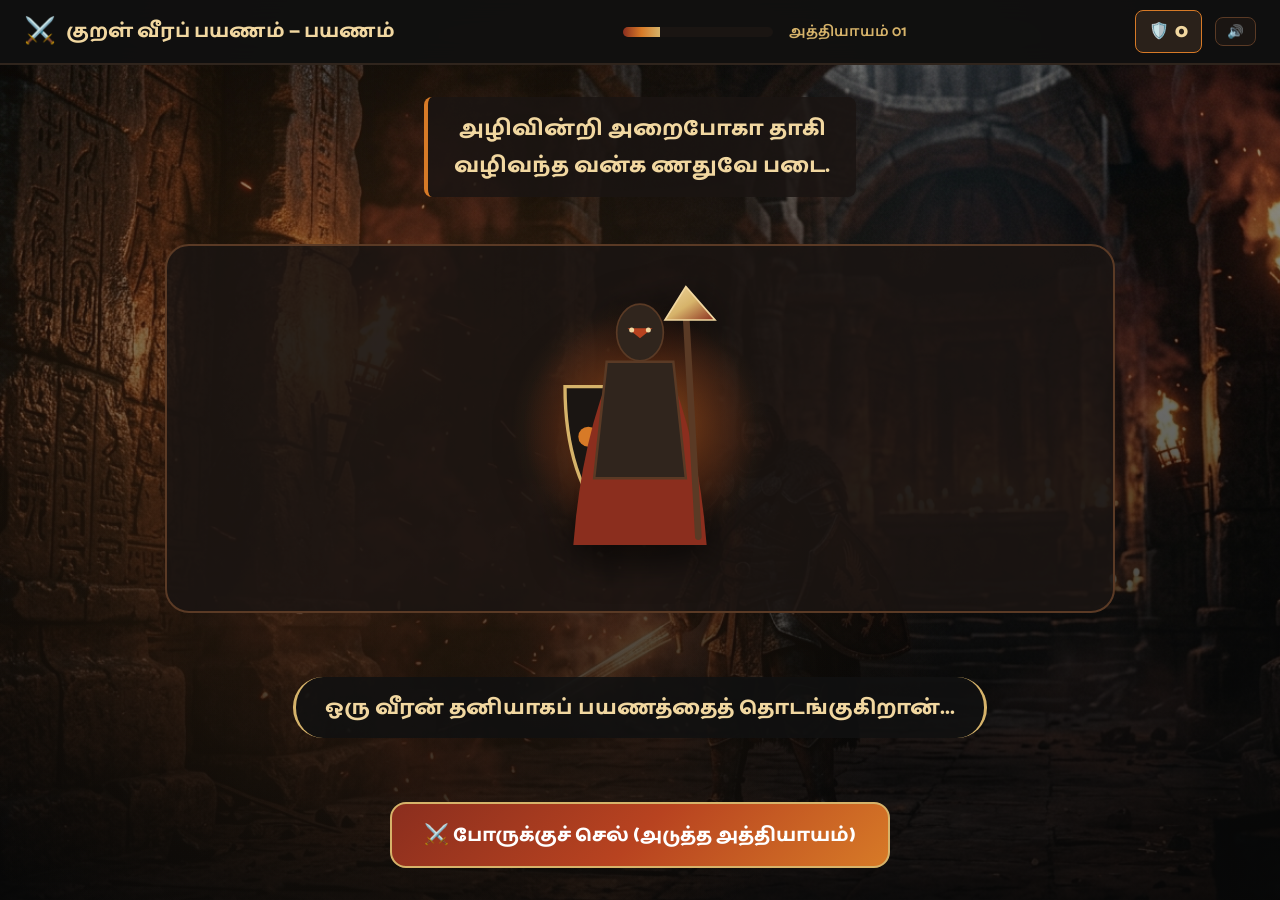
==== modules/01-journey/index.html @ 3984b83b "feat(architecture): implement 3-page modular architecture with strict module ownership and state con" ====
<!DOCTYPE html>
<html lang="ta">
<head>
  <meta charset="UTF-8">
  <meta name="viewport" content="width=device-width, initial-scale=1.0">
  <title>குறள் வீரப் பயணம் — அத்தியாயம் 1: பயணம்</title>

  <link rel="preconnect" href="https://fonts.googleapis.com">
  <link rel="preconnect" href="https://fonts.gstatic.com" crossorigin>
  <link href="https://fonts.googleapis.com/css2?family=Catamaran:wght@400;600;700;800;900&family=Mukta+Malar:wght@400;600;700;800&display=swap" rel="stylesheet">

  <link rel="stylesheet" href="style.css">
</head>
<body class="bg-temple">

  <!-- HTML5 Canvas for Embers -->
  <canvas id="particle-canvas"></canvas>

  <!-- Ambient Light Overlay -->
  <div class="light-overlay" id="light-overlay"></div>

  <!-- App Wrapper -->
  <div id="app-wrapper">

    <!-- Minimal Game HUD Header Bar -->
    <header class="game-header">
      <div class="header-left">
        <span class="game-logo-icon">⚔️</span>
        <span class="game-title-sm">குறள் வீரப் பயணம் — பயணம்</span>
      </div>

      <div class="header-center">
        <div class="stage-progress-container">
          <div class="stage-progress-bar" style="width: 25%;"></div>
        </div>
        <span class="level-badge">அத்தியாயம் 01</span>
      </div>

      <div class="header-right">
        <div class="score-card">
          <span class="score-icon">🛡️</span>
          <span class="score-value" id="score-display">0</span>
        </div>

        <button class="icon-btn sound-btn" id="sound-btn" aria-label="ஒலி மாற்று">
          <span id="sound-icon">🔊</span>
        </button>
      </div>
    </header>

    <main class="story-scroll-container">

      <!-- HERO / JOURNEY START SCENE -->
      <section class="story-scene-section">
        <div class="scene-environment-layer">
          <div class="bg-env-image"></div>
          <div class="distant-smoke-layer"></div>
        </div>

        <div class="scene-content-overlay">
          <div class="scene-kural-banner">
            <p class="kural-line">அழிவின்றி அறைபோகா தாகி</p>
            <p class="kural-line">வழிவந்த வன்க ணதுவே படை.</p>
          </div>

          <div class="battle-card-window">
            <div class="character-visual-container warrior-idle-pose">
              <div class="character-aura"></div>
              <svg viewBox="0 0 300 380" class="warrior-svg">
                <defs>
                  <radialGradient id="gradEmber" cx="50%" cy="50%" r="50%">
                    <stop offset="0%" stop-color="#D77A27" stop-opacity="0.8" />
                    <stop offset="100%" stop-color="#8B2E1E" stop-opacity="0" />
                  </radialGradient>
                  <linearGradient id="gradAxe" x1="0%" y1="0%" x2="100%" y2="100%">
                    <stop offset="0%" stop-color="#F1D7A0" />
                    <stop offset="50%" stop-color="#D6B36A" />
                    <stop offset="100%" stop-color="#8B2E1E" />
                  </linearGradient>
                </defs>
                <circle cx="150" cy="190" r="140" fill="url(#gradEmber)" />
                <path d="M 60 140 Q 60 250 115 310 Q 115 250 115 140 Z" fill="#1A1512" stroke="#D6B36A" stroke-width="4" />
                <circle cx="88" cy="200" r="12" fill="#D77A27" />
                <path d="M 120 110 Q 80 200 70 330 L 230 330 Q 220 200 180 110 Z" fill="#8B2E1E" />
                <path d="M 110 110 L 190 110 L 205 250 L 95 250 Z" fill="#30251D" stroke="#5A3A25" stroke-width="3" />
                <ellipse cx="150" cy="75" rx="28" ry="34" fill="#30251D" stroke="#5A3A25" stroke-width="2" />
                <path d="M 135 70 L 165 70 L 150 82 Z" fill="#B84320" />
                <circle cx="140" cy="72" r="3" fill="#F1D7A0" />
                <circle cx="160" cy="72" r="3" fill="#F1D7A0" />
                <g class="weapon-arm-group">
                  <path d="M 205 50 L 220 320" stroke="#5A3A25" stroke-width="8" stroke-linecap="round" />
                  <path d="M 205 20 L 240 60 L 180 60 Z" fill="url(#gradAxe)" stroke="#F1D7A0" stroke-width="2" />
                </g>
              </svg>
            </div>
          </div>

          <div class="cinematic-subtitle-box">
            <p class="subtitle-text">ஒரு வீரன் தனியாகப் பயணத்தைத் தொடங்குகிறான்...</p>
          </div>

          <div class="scene-action-bar">
            <button class="game-btn glow-red" id="start-journey-btn">
              ⚔️ போருக்குச் செல் (அடுத்த அத்தியாயம்)
            </button>
          </div>
        </div>
      </section>

    </main>

  </div>

  <script src="script.js"></script>
</body>
</html>
---- modules/01-journey/style.css ----
/* ==========================================================================
   MODULE 01 — JOURNEY STYLES
   ========================================================================== */

:root {
  --bg-dark: #080808;
  --bg-card: #111111;
  --bg-stone: #1A1512;
  --stone-border: #30251D;
  --brown-accent: #5A3A25;
  --red-deep: #8B2E1E;
  --red-bright: #B84320;
  --orange-ember: #D77A27;
  --gold-accent: #D6B36A;
  --gold-bright: #F1D7A0;
  --text-light: #F1D7A0;
  --font-family-ta: 'Catamaran', 'Mukta Malar', sans-serif;
  --header-height: 65px;
  --radius-md: 16px;
  --radius-lg: 24px;
}

*, *::before, *::after { box-sizing: border-box; margin: 0; padding: 0; }
html { overflow-x: hidden; overflow-y: auto; scroll-behavior: smooth; }
body { width: 100%; min-height: 100vh; background: var(--bg-dark); color: var(--text-light); font-family: var(--font-family-ta); }

#particle-canvas { position: fixed; top: 0; left: 0; width: 100vw; height: 100vh; pointer-events: none; z-index: 1; }
.light-overlay { position: fixed; top: 0; left: 0; width: 100vw; height: 100vh; background: radial-gradient(circle at 50% 30%, rgba(215, 122, 39, 0.15) 0%, rgba(8, 8, 8, 0.88) 75%); pointer-events: none; z-index: 2; }
#app-wrapper { position: relative; z-index: 3; width: 100%; min-height: 100vh; }

.game-header {
  height: var(--header-height);
  background: rgba(17, 17, 17, 0.92);
  backdrop-filter: blur(12px);
  border-bottom: 2px solid var(--stone-border);
  display: flex; align-items: center; justify-content: space-between;
  padding: 0 1.5rem; position: fixed; top: 0; left: 0; width: 100%; z-index: 100;
}
.header-left { display: flex; align-items: center; gap: 0.6rem; }
.game-logo-icon { font-size: 1.6rem; }
.game-title-sm { font-size: 1.25rem; font-weight: 800; color: var(--gold-bright); }
.header-center { display: flex; align-items: center; gap: 1rem; }
.stage-progress-container { width: 150px; height: 10px; background: var(--bg-stone); border-radius: 5px; overflow: hidden; }
.stage-progress-bar { height: 100%; background: linear-gradient(90deg, var(--red-deep), var(--orange-ember), var(--gold-accent)); }
.level-badge { font-size: 0.95rem; font-weight: 700; color: var(--gold-accent); }
.header-right { display: flex; align-items: center; gap: 0.8rem; }
.score-card { display: flex; align-items: center; gap: 0.4rem; background: rgba(48, 37, 29, 0.85); border: 1px solid var(--orange-ember); padding: 0.3rem 0.8rem; border-radius: 8px; }
.score-value { font-size: 1.2rem; font-weight: 900; color: var(--gold-bright); }
.icon-btn { background: var(--bg-stone); border: 1px solid var(--brown-accent); color: var(--gold-bright); padding: 0.35rem 0.7rem; border-radius: 8px; cursor: pointer; }

.story-scroll-container { width: 100%; padding-top: var(--header-height); }
.story-scene-section { min-height: calc(100vh - var(--header-height)); width: 100%; position: relative; display: flex; align-items: center; justify-content: center; overflow: hidden; padding: 2rem 1.5rem; }
.scene-environment-layer { position: absolute; top: 0; left: 0; width: 100%; height: 100%; z-index: 1; }
.bg-env-image { width: 100%; height: 100%; background-image: linear-gradient(180deg, rgba(8,8,8,0.4) 0%, rgba(8,8,8,0.9) 100%), url('../../assets/images/environments/temple_bg.jpg'); background-size: cover; }
.distant-smoke-layer { position: absolute; top: 0; left: 0; width: 100%; height: 100%; background: radial-gradient(circle at 30% 40%, rgba(215, 122, 39, 0.18) 0%, transparent 60%); }

.scene-content-overlay { position: relative; z-index: 10; width: 100%; max-width: 950px; display: flex; flex-direction: column; align-items: center; justify-content: space-between; min-height: calc(100vh - var(--header-height) - 4rem); }
.scene-kural-banner { background: rgba(26, 21, 18, 0.85); border-left: 4px solid var(--orange-ember); padding: 0.8rem 1.6rem; border-radius: 8px; text-align: center; }
.kural-line { font-size: 1.4rem; font-weight: 800; color: var(--gold-bright); }

.battle-card-window { width: 100%; background: rgba(26, 21, 18, 0.85); border: 2px solid var(--brown-accent); border-radius: var(--radius-lg); padding: 1.5rem; display: flex; flex-direction: column; align-items: center; }
.character-visual-container { position: relative; display: flex; flex-direction: column; align-items: center; justify-content: center; }
.character-aura { position: absolute; width: 260px; height: 260px; background: radial-gradient(circle, rgba(215, 122, 39, 0.35) 0%, transparent 70%); border-radius: 50%; }
.warrior-svg { width: 100%; max-width: 250px; height: auto; filter: drop-shadow(0 10px 20px rgba(0,0,0,0.8)); animation: warriorBreathing 4s ease-in-out infinite; }

@keyframes warriorBreathing { 0%, 100% { transform: translateY(0) scaleY(1); } 50% { transform: translateY(-7px) scaleY(1.02); } }

.cinematic-subtitle-box { background: rgba(17, 17, 17, 0.88); border-left: 3px solid var(--gold-accent); border-right: 3px solid var(--gold-accent); padding: 0.8rem 1.8rem; border-radius: 30px; text-align: center; margin: 1rem 0; }
.subtitle-text { font-size: 1.35rem; font-weight: 800; color: var(--gold-bright); }

.game-btn { background: linear-gradient(135deg, var(--red-deep) 0%, var(--red-bright) 50%, var(--orange-ember) 100%); color: #FFF; border: 2px solid var(--gold-accent); padding: 0.9rem 2rem; font-family: inherit; font-size: 1.25rem; font-weight: 800; border-radius: var(--radius-md); cursor: pointer; transition: transform 220ms ease; }
.game-btn:hover { transform: scale(1.03); border-color: var(--gold-bright); }
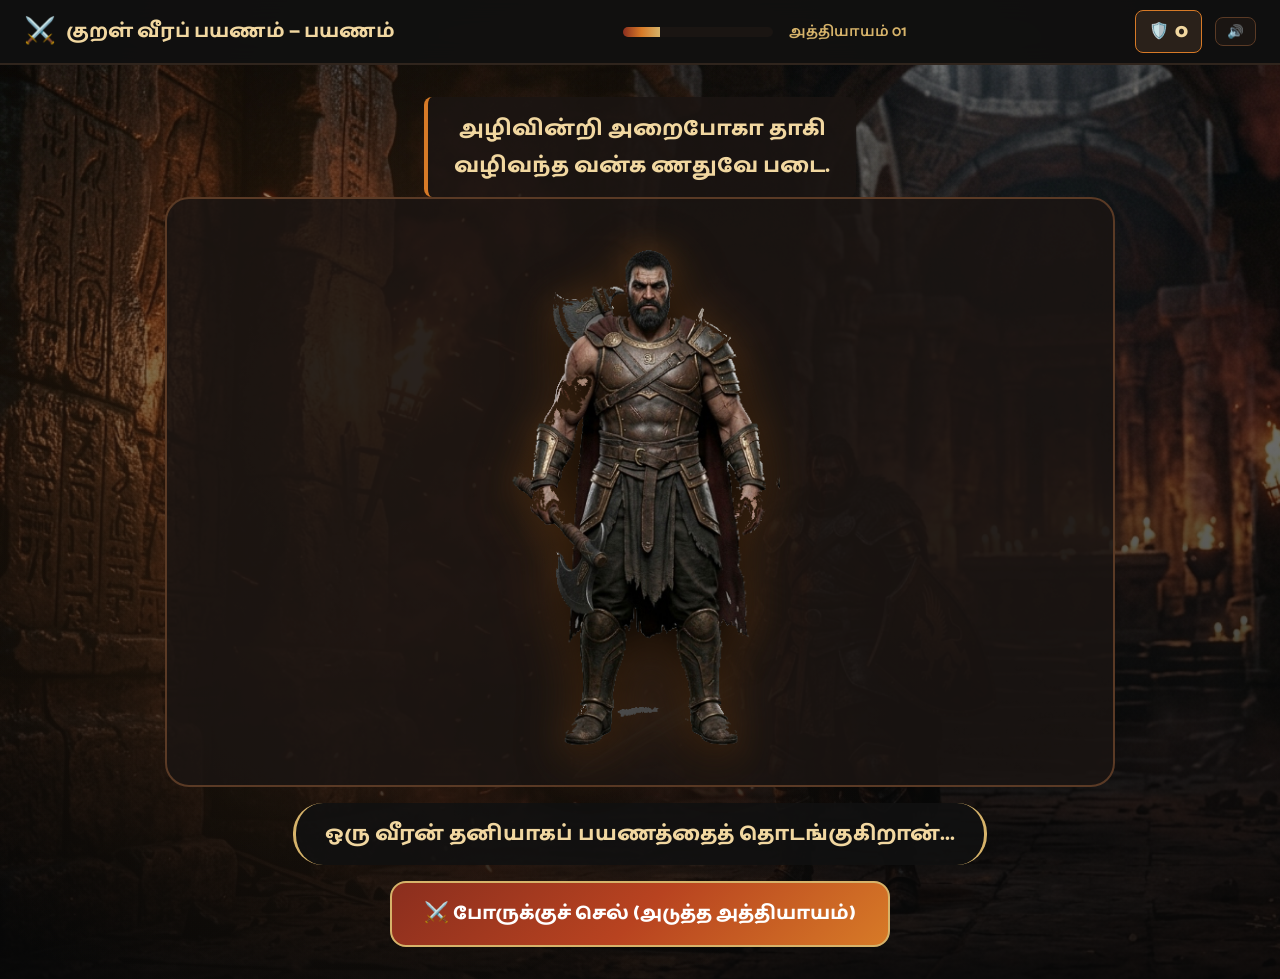
==== commit 5c2bdc85: "feat(assets): extract hero warrior poses, generate realistic enemy & weapon assets, update 3 modules" ====
--- a/modules/01-journey/index.html
+++ b/modules/01-journey/index.html
@@ -66,32 +66,7 @@
           <div class="battle-card-window">
             <div class="character-visual-container warrior-idle-pose">
               <div class="character-aura"></div>
-              <svg viewBox="0 0 300 380" class="warrior-svg">
-                <defs>
-                  <radialGradient id="gradEmber" cx="50%" cy="50%" r="50%">
-                    <stop offset="0%" stop-color="#D77A27" stop-opacity="0.8" />
-                    <stop offset="100%" stop-color="#8B2E1E" stop-opacity="0" />
-                  </radialGradient>
-                  <linearGradient id="gradAxe" x1="0%" y1="0%" x2="100%" y2="100%">
-                    <stop offset="0%" stop-color="#F1D7A0" />
-                    <stop offset="50%" stop-color="#D6B36A" />
-                    <stop offset="100%" stop-color="#8B2E1E" />
-                  </linearGradient>
-                </defs>
-                <circle cx="150" cy="190" r="140" fill="url(#gradEmber)" />
-                <path d="M 60 140 Q 60 250 115 310 Q 115 250 115 140 Z" fill="#1A1512" stroke="#D6B36A" stroke-width="4" />
-                <circle cx="88" cy="200" r="12" fill="#D77A27" />
-                <path d="M 120 110 Q 80 200 70 330 L 230 330 Q 220 200 180 110 Z" fill="#8B2E1E" />
-                <path d="M 110 110 L 190 110 L 205 250 L 95 250 Z" fill="#30251D" stroke="#5A3A25" stroke-width="3" />
-                <ellipse cx="150" cy="75" rx="28" ry="34" fill="#30251D" stroke="#5A3A25" stroke-width="2" />
-                <path d="M 135 70 L 165 70 L 150 82 Z" fill="#B84320" />
-                <circle cx="140" cy="72" r="3" fill="#F1D7A0" />
-                <circle cx="160" cy="72" r="3" fill="#F1D7A0" />
-                <g class="weapon-arm-group">
-                  <path d="M 205 50 L 220 320" stroke="#5A3A25" stroke-width="8" stroke-linecap="round" />
-                  <path d="M 205 20 L 240 60 L 180 60 Z" fill="url(#gradAxe)" stroke="#F1D7A0" stroke-width="2" />
-                </g>
-              </svg>
+              <img src="../../assets/images/characters/warrior_front.png" alt="வீரன்" class="warrior-render-img">
             </div>
           </div>
 
--- a/modules/01-journey/style.css
+++ b/modules/01-journey/style.css
@@ -61,6 +61,7 @@
 .battle-card-window { width: 100%; background: rgba(26, 21, 18, 0.85); border: 2px solid var(--brown-accent); border-radius: var(--radius-lg); padding: 1.5rem; display: flex; flex-direction: column; align-items: center; }
 .character-visual-container { position: relative; display: flex; flex-direction: column; align-items: center; justify-content: center; }
 .character-aura { position: absolute; width: 260px; height: 260px; background: radial-gradient(circle, rgba(215, 122, 39, 0.35) 0%, transparent 70%); border-radius: 50%; }
+.warrior-render-img { width: 100%; max-width: 280px; height: auto; object-fit: contain; filter: drop-shadow(0 12px 24px rgba(0,0,0,0.9)) drop-shadow(0 0 15px rgba(215, 122, 39, 0.4)); animation: warriorBreathing 4s ease-in-out infinite; }
 .warrior-svg { width: 100%; max-width: 250px; height: auto; filter: drop-shadow(0 10px 20px rgba(0,0,0,0.8)); animation: warriorBreathing 4s ease-in-out infinite; }
 
 @keyframes warriorBreathing { 0%, 100% { transform: translateY(0) scaleY(1); } 50% { transform: translateY(-7px) scaleY(1.02); } }
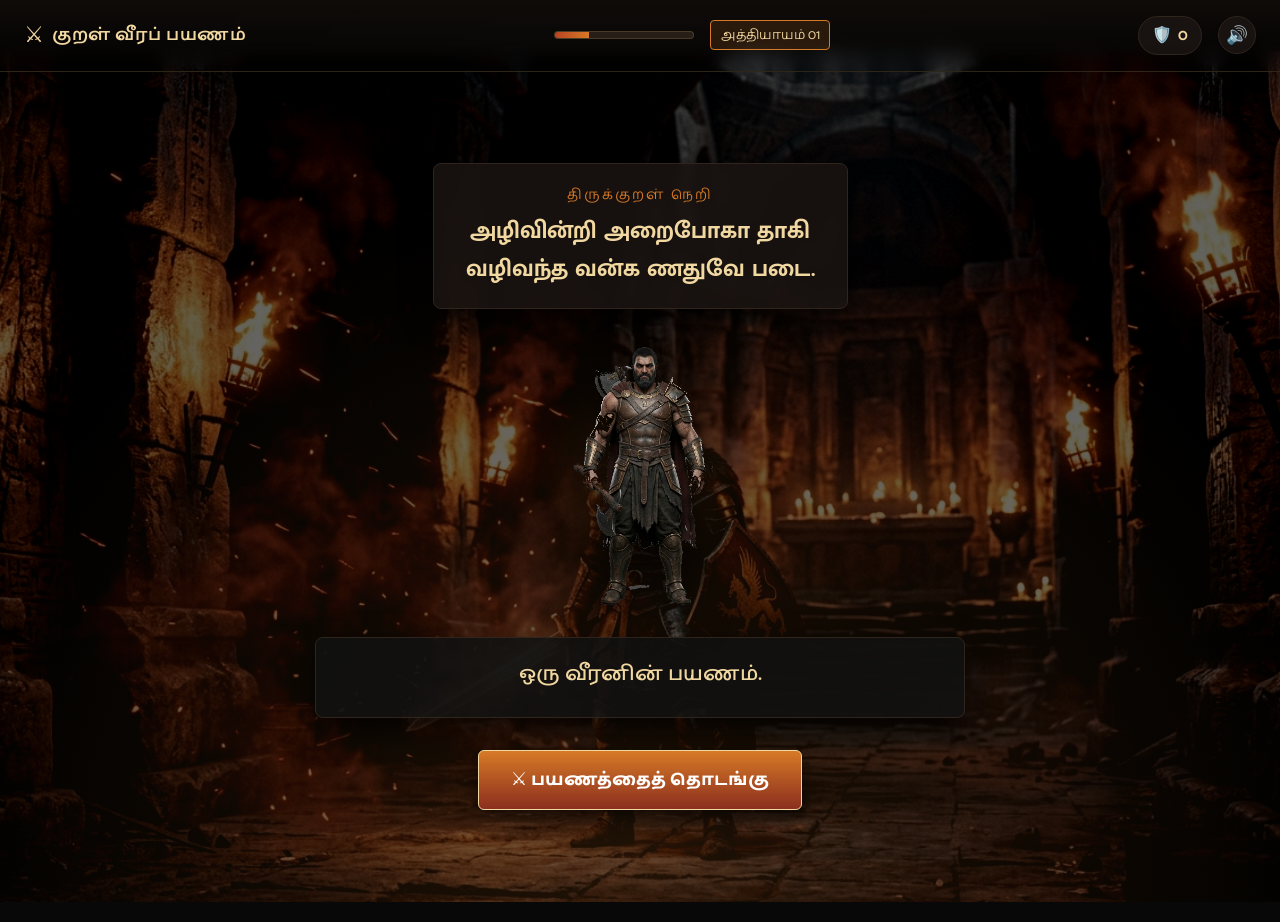
==== commit 2a1d564d: "feat(journey): implement 4 cinematic scenes, scene manager and sound engine" ====
--- a/modules/01-journey/index.html
+++ b/modules/01-journey/index.html
@@ -3,7 +3,7 @@
 <head>
   <meta charset="UTF-8">
   <meta name="viewport" content="width=device-width, initial-scale=1.0">
-  <title>குறள் வீரப் பயணம் — அத்தியாயம் 1: பயணம்</title>
+  <title>குறள் வீரப் பயணம் — அத்தியாயம் 01: பயணம்</title>
 
   <link rel="preconnect" href="https://fonts.googleapis.com">
   <link rel="preconnect" href="https://fonts.gstatic.com" crossorigin>
@@ -11,72 +11,165 @@
 
   <link rel="stylesheet" href="style.css">
 </head>
-<body class="bg-temple">
+<body class="bg-dark-world">
 
-  <!-- HTML5 Canvas for Embers -->
-  <canvas id="particle-canvas"></canvas>
+  <!-- Canvas for Fire Embers & Particle Fog -->
+  <canvas id="particle-canvas" aria-hidden="true"></canvas>
 
-  <!-- Ambient Light Overlay -->
-  <div class="light-overlay" id="light-overlay"></div>
+  <!-- Ambient Light Vignette & Overlay -->
+  <div class="cinematic-vignette" id="vignette-overlay"></div>
 
-  <!-- App Wrapper -->
   <div id="app-wrapper">
 
-    <!-- Minimal Game HUD Header Bar -->
-    <header class="game-header">
-      <div class="header-left">
-        <span class="game-logo-icon">⚔️</span>
-        <span class="game-title-sm">குறள் வீரப் பயணம் — பயணம்</span>
+    <!-- HUD Header -->
+    <header class="game-hud-header">
+      <div class="hud-left">
+        <span class="hud-icon">⚔️</span>
+        <span class="hud-title">குறள் வீரப் பயணம்</span>
       </div>
 
-      <div class="header-center">
-        <div class="stage-progress-container">
-          <div class="stage-progress-bar" style="width: 25%;"></div>
+      <div class="hud-center">
+        <div class="progress-track">
+          <div class="progress-fill" id="hud-progress-bar" style="width: 25%;"></div>
         </div>
-        <span class="level-badge">அத்தியாயம் 01</span>
+        <span class="chapter-badge">அத்தியாயம் 01</span>
       </div>
 
-      <div class="header-right">
-        <div class="score-card">
+      <div class="hud-right">
+        <div class="score-pill">
           <span class="score-icon">🛡️</span>
-          <span class="score-value" id="score-display">0</span>
+          <span class="score-val" id="score-display">0</span>
         </div>
 
-        <button class="icon-btn sound-btn" id="sound-btn" aria-label="ஒலி மாற்று">
+        <button class="hud-icon-btn" id="sound-btn" aria-label="ஒலி அமைப்புகள்">
           <span id="sound-icon">🔊</span>
         </button>
       </div>
     </header>
 
-    <main class="story-scroll-container">
+    <!-- MAIN SCENE CONTAINER -->
+    <main class="viewport-stage" id="viewport-stage">
 
-      <!-- HERO / JOURNEY START SCENE -->
-      <section class="story-scene-section">
-        <div class="scene-environment-layer">
-          <div class="bg-env-image"></div>
-          <div class="distant-smoke-layer"></div>
-        </div>
+      <!-- SCENE 01: WORLD AWAKENING -->
+      <section class="game-scene active-scene" id="scene-01" aria-label="உலக விழிப்பு">
+        <div class="parallax-bg-layer bg-temple-img" id="scene1-bg"></div>
+        <div class="parallax-mid-layer smoke-mist-layer"></div>
 
-        <div class="scene-content-overlay">
-          <div class="scene-kural-banner">
-            <p class="kural-line">அழிவின்றி அறைபோகா தாகி</p>
-            <p class="kural-line">வழிவந்த வன்க ணதுவே படை.</p>
+        <div class="scene-cinematic-content">
+          <div class="kural-header-badge">
+            <p class="kural-sub-title">திருக்குறள் நெறி</p>
+            <h1 class="kural-main-heading">அழிவின்றி அறைபோகா தாகி<br>வழிவந்த வன்க ணதுவே படை.</h1>
           </div>
 
-          <div class="battle-card-window">
-            <div class="character-visual-container warrior-idle-pose">
-              <div class="character-aura"></div>
-              <img src="../../assets/images/characters/warrior_front.png" alt="வீரன்" class="warrior-render-img">
+          <div class="stage-hero-container zoom-in-hero">
+            <div class="hero-aura-glow"></div>
+            <img src="../../assets/images/characters/warrior_front.png" 
+                 alt="வீரன்" 
+                 class="warrior-render-img" 
+                 id="scene1-warrior-img"
+                 onerror="this.onerror=null; this.src='data:image/svg+xml;utf8,<svg xmlns=\'http://www.w3.org/2000/svg\' viewBox=\'0 0 200 300\'><path d=\'M100 20 L130 80 L160 120 L150 280 L50 280 L40 120 L70 80 Z\' fill=\'%23D77A27\' opacity=\'0.8\'/><circle cx=\'100\' cy=\'50\' r=\'25\' fill=\'%23F1D7A0\'/><rect x=\'85\' y=\'100\' width=\'30\' height=\'150\' fill=\'%23B84320\'/></svg>';">
+          </div>
+
+          <div class="cinematic-dialogue-card">
+            <p class="dialogue-line" id="scene1-text-1">ஒரு வீரனின் பயணம்.</p>
+            <p class="dialogue-line gold-text hidden" id="scene1-text-2">ஒரு குறளின் உண்மை.</p>
+          </div>
+
+          <div class="scene-interactive-actions">
+            <button class="action-game-btn glow-ember" id="btn-scene1-start">
+              ⚔️ பயணத்தைத் தொடங்கு
+            </button>
+          </div>
+        </div>
+      </section>
+
+      <!-- SCENE 02: SOLITUDE (தனியாக) -->
+      <section class="game-scene hidden-scene" id="scene-02" aria-label="தனியாக">
+        <div class="parallax-bg-layer bg-mountain-img" id="scene2-bg"></div>
+        <div class="parallax-mid-layer fog-moving-layer"></div>
+
+        <div class="scene-cinematic-content">
+          <div class="stage-hero-container walk-hero-pose">
+            <img src="../../assets/images/characters/warrior_side.png" 
+                 alt="நடக்கும் வீரன்" 
+                 class="warrior-render-img" 
+                 id="scene2-warrior-img"
+                 onerror="this.onerror=null; this.src='../../assets/images/characters/warrior_front.png';">
+          </div>
+
+          <div class="cinematic-dialogue-card">
+            <h2 class="scene-heading-title">தனியாகப் பயணம் தொடங்குகிறது.</h2>
+            <p class="subtitle-desc">எதிர்காலச் சவால்களை நோக்கி வீரன் மலையிடுக்கில் முன்னேறுகிறான்...</p>
+          </div>
+
+          <div class="scene-interactive-actions">
+            <button class="action-game-btn glow-ember" id="btn-scene2-advance">
+              ⚔️ முன்னேறு
+            </button>
+          </div>
+        </div>
+      </section>
+
+      <!-- SCENE 03: FIRST CHALLENGE (முதல் சவால்) -->
+      <section class="game-scene hidden-scene" id="scene-03" aria-label="முதல் சவால்">
+        <div class="parallax-bg-layer bg-battlefield-img" id="scene3-bg"></div>
+        <div class="parallax-mid-layer fire-smoke-layer"></div>
+
+        <div class="scene-cinematic-content">
+          <div class="combat-duo-container">
+            <div class="warrior-combat-box" id="scene3-warrior-box">
+              <img src="../../assets/images/characters/warrior_battle.png" 
+                   alt="வீரன்" 
+                   class="warrior-render-img"
+                   onerror="this.onerror=null; this.src='../../assets/images/characters/warrior_front.png';">
+            </div>
+            
+            <div class="vs-divider-icon">⚔️</div>
+
+            <div class="enemy-combat-box" id="scene3-enemy-box">
+              <img src="../../assets/images/enemies/enemy_warrior.png" 
+                   alt="எதிரி வீரன்" 
+                   class="enemy-render-img"
+                   onerror="this.onerror=null; this.src='data:image/svg+xml;utf8,<svg xmlns=\'http://www.w3.org/2000/svg\' viewBox=\'0 0 200 300\'><path d=\'M100 30 L140 90 L160 280 L40 280 L60 90 Z\' fill=\'%23B84320\'/><circle cx=\'100\' cy=\'55\' r=\'25\' fill=\'%235A3A25\'/></svg>';">
             </div>
           </div>
 
-          <div class="cinematic-subtitle-box">
-            <p class="subtitle-text">ஒரு வீரன் தனியாகப் பயணத்தைத் தொடங்குகிறான்...</p>
+          <div class="cinematic-dialogue-card">
+            <h2 class="scene-heading-title">முதல் சவால்.</h2>
+            <p class="subtitle-desc" id="scene3-sub-text">முன்னால் எதிரி நிற்கிறான். பின்வாங்குவாயா?</p>
           </div>
 
-          <div class="scene-action-bar">
-            <button class="game-btn glow-red" id="start-journey-btn">
-              ⚔️ போருக்குச் செல் (அடுத்த அத்தியாயம்)
+          <div class="scene-interactive-actions dual-choice">
+            <button class="action-game-btn glow-red" id="btn-scene3-fight">
+              ⚔️ முன்னேறு
+            </button>
+            <button class="action-game-btn btn-secondary" id="btn-scene3-retreat">
+              ↩️ பின்வாங்கு
+            </button>
+          </div>
+        </div>
+      </section>
+
+      <!-- SCENE 04: FIRST COMBAT SETUP (போர் தொடக்கம்) -->
+      <section class="game-scene hidden-scene" id="scene-04" aria-label="போர் தொடக்கம்">
+        <div class="parallax-bg-layer bg-battlefield-img" id="scene4-bg"></div>
+        <div class="impact-flash-layer" id="impact-flash"></div>
+
+        <div class="scene-cinematic-content">
+          <div class="combat-clash-container" id="clash-container">
+            <img src="../../assets/images/characters/warrior_battle.png" alt="வீரன்" class="warrior-render-img clash-warrior" id="scene4-hero">
+            <div class="clash-spark-effect" id="clash-spark">💥</div>
+            <img src="../../assets/images/enemies/enemy_warrior.png" alt="எதிரி" class="enemy-render-img clash-enemy" id="scene4-enemy">
+          </div>
+
+          <div class="cinematic-dialogue-card">
+            <h2 class="scene-heading-title gold-glow-title" id="scene4-status-title">போர் தொடங்கியது!</h2>
+            <p class="subtitle-desc">அடுத்த அத்தியாயத்தில் பெரும் போர் காத்துள்ளது!</p>
+          </div>
+
+          <div class="scene-interactive-actions">
+            <button class="action-game-btn glow-ember pulse-btn" id="btn-scene4-enter-battle">
+              ⚔️ போர்க்களத்திற்குச் செல் (அத்தியாயம் 02)
             </button>
           </div>
         </div>
@@ -88,4 +181,4 @@
 
   <script src="script.js"></script>
 </body>
-</html>
+</html>
--- a/modules/01-journey/style.css
+++ b/modules/01-journey/style.css
@@ -1,5 +1,6 @@
 /* ==========================================================================
    MODULE 01 — JOURNEY STYLES
+   Design System: Dark Ancient Mythological AAA Game Atmosphere
    ========================================================================== */
 
 :root {
@@ -14,60 +15,488 @@
   --gold-accent: #D6B36A;
   --gold-bright: #F1D7A0;
   --text-light: #F1D7A0;
-  --font-family-ta: 'Catamaran', 'Mukta Malar', sans-serif;
-  --header-height: 65px;
-  --radius-md: 16px;
-  --radius-lg: 24px;
-}
-
-*, *::before, *::after { box-sizing: border-box; margin: 0; padding: 0; }
-html { overflow-x: hidden; overflow-y: auto; scroll-behavior: smooth; }
-body { width: 100%; min-height: 100vh; background: var(--bg-dark); color: var(--text-light); font-family: var(--font-family-ta); }
-
-#particle-canvas { position: fixed; top: 0; left: 0; width: 100vw; height: 100vh; pointer-events: none; z-index: 1; }
-.light-overlay { position: fixed; top: 0; left: 0; width: 100vw; height: 100vh; background: radial-gradient(circle at 50% 30%, rgba(215, 122, 39, 0.15) 0%, rgba(8, 8, 8, 0.88) 75%); pointer-events: none; z-index: 2; }
-#app-wrapper { position: relative; z-index: 3; width: 100%; min-height: 100vh; }
-
-.game-header {
-  height: var(--header-height);
-  background: rgba(17, 17, 17, 0.92);
-  backdrop-filter: blur(12px);
-  border-bottom: 2px solid var(--stone-border);
-  display: flex; align-items: center; justify-content: space-between;
-  padding: 0 1.5rem; position: fixed; top: 0; left: 0; width: 100%; z-index: 100;
-}
-.header-left { display: flex; align-items: center; gap: 0.6rem; }
-.game-logo-icon { font-size: 1.6rem; }
-.game-title-sm { font-size: 1.25rem; font-weight: 800; color: var(--gold-bright); }
-.header-center { display: flex; align-items: center; gap: 1rem; }
-.stage-progress-container { width: 150px; height: 10px; background: var(--bg-stone); border-radius: 5px; overflow: hidden; }
-.stage-progress-bar { height: 100%; background: linear-gradient(90deg, var(--red-deep), var(--orange-ember), var(--gold-accent)); }
-.level-badge { font-size: 0.95rem; font-weight: 700; color: var(--gold-accent); }
-.header-right { display: flex; align-items: center; gap: 0.8rem; }
-.score-card { display: flex; align-items: center; gap: 0.4rem; background: rgba(48, 37, 29, 0.85); border: 1px solid var(--orange-ember); padding: 0.3rem 0.8rem; border-radius: 8px; }
-.score-value { font-size: 1.2rem; font-weight: 900; color: var(--gold-bright); }
-.icon-btn { background: var(--bg-stone); border: 1px solid var(--brown-accent); color: var(--gold-bright); padding: 0.35rem 0.7rem; border-radius: 8px; cursor: pointer; }
-
-.story-scroll-container { width: 100%; padding-top: var(--header-height); }
-.story-scene-section { min-height: calc(100vh - var(--header-height)); width: 100%; position: relative; display: flex; align-items: center; justify-content: center; overflow: hidden; padding: 2rem 1.5rem; }
-.scene-environment-layer { position: absolute; top: 0; left: 0; width: 100%; height: 100%; z-index: 1; }
-.bg-env-image { width: 100%; height: 100%; background-image: linear-gradient(180deg, rgba(8,8,8,0.4) 0%, rgba(8,8,8,0.9) 100%), url('../../assets/images/environments/temple_bg.jpg'); background-size: cover; }
-.distant-smoke-layer { position: absolute; top: 0; left: 0; width: 100%; height: 100%; background: radial-gradient(circle at 30% 40%, rgba(215, 122, 39, 0.18) 0%, transparent 60%); }
-
-.scene-content-overlay { position: relative; z-index: 10; width: 100%; max-width: 950px; display: flex; flex-direction: column; align-items: center; justify-content: space-between; min-height: calc(100vh - var(--header-height) - 4rem); }
-.scene-kural-banner { background: rgba(26, 21, 18, 0.85); border-left: 4px solid var(--orange-ember); padding: 0.8rem 1.6rem; border-radius: 8px; text-align: center; }
-.kural-line { font-size: 1.4rem; font-weight: 800; color: var(--gold-bright); }
-
-.battle-card-window { width: 100%; background: rgba(26, 21, 18, 0.85); border: 2px solid var(--brown-accent); border-radius: var(--radius-lg); padding: 1.5rem; display: flex; flex-direction: column; align-items: center; }
-.character-visual-container { position: relative; display: flex; flex-direction: column; align-items: center; justify-content: center; }
-.character-aura { position: absolute; width: 260px; height: 260px; background: radial-gradient(circle, rgba(215, 122, 39, 0.35) 0%, transparent 70%); border-radius: 50%; }
-.warrior-render-img { width: 100%; max-width: 280px; height: auto; object-fit: contain; filter: drop-shadow(0 12px 24px rgba(0,0,0,0.9)) drop-shadow(0 0 15px rgba(215, 122, 39, 0.4)); animation: warriorBreathing 4s ease-in-out infinite; }
-.warrior-svg { width: 100%; max-width: 250px; height: auto; filter: drop-shadow(0 10px 20px rgba(0,0,0,0.8)); animation: warriorBreathing 4s ease-in-out infinite; }
-
-@keyframes warriorBreathing { 0%, 100% { transform: translateY(0) scaleY(1); } 50% { transform: translateY(-7px) scaleY(1.02); } }
-
-.cinematic-subtitle-box { background: rgba(17, 17, 17, 0.88); border-left: 3px solid var(--gold-accent); border-right: 3px solid var(--gold-accent); padding: 0.8rem 1.8rem; border-radius: 30px; text-align: center; margin: 1rem 0; }
-.subtitle-text { font-size: 1.35rem; font-weight: 800; color: var(--gold-bright); }
-
-.game-btn { background: linear-gradient(135deg, var(--red-deep) 0%, var(--red-bright) 50%, var(--orange-ember) 100%); color: #FFF; border: 2px solid var(--gold-accent); padding: 0.9rem 2rem; font-family: inherit; font-size: 1.25rem; font-weight: 800; border-radius: var(--radius-md); cursor: pointer; transition: transform 220ms ease; }
-.game-btn:hover { transform: scale(1.03); border-color: var(--gold-bright); }
+  --text-muted: #D6B36A;
+  --text-white: #FFFFFF;
+
+  --font-main: 'Catamaran', 'Mukta Malar', system-ui, sans-serif;
+  --font-heading: 'Mukta Malar', 'Catamaran', system-ui, sans-serif;
+}
+
+* {
+  box-sizing: border-box;
+  margin: 0;
+  padding: 0;
+  -webkit-tap-highlight-color: transparent;
+}
+
+html, body {
+  width: 100%;
+  min-height: 100svh;
+  background-color: var(--bg-dark);
+  color: var(--text-light);
+  font-family: var(--font-main);
+  overflow-x: hidden;
+  overflow-y: auto;
+}
+
+/* Canvas & Overlays */
+#particle-canvas {
+  position: fixed;
+  top: 0;
+  left: 0;
+  width: 100%;
+  height: 100%;
+  pointer-events: none;
+  z-index: 2;
+}
+
+.cinematic-vignette {
+  position: fixed;
+  top: 0;
+  left: 0;
+  width: 100%;
+  height: 100%;
+  pointer-events: none;
+  background: radial-gradient(circle at center, transparent 40%, rgba(0,0,0,0.85) 100%);
+  z-index: 3;
+}
+
+#app-wrapper {
+  position: relative;
+  width: 100%;
+  min-height: 100svh;
+  display: flex;
+  flex-direction: column;
+  z-index: 4;
+}
+
+/* HUD Header */
+.game-hud-header {
+  display: flex;
+  align-items: center;
+  justify-content: space-between;
+  padding: 1rem 1.5rem;
+  background: linear-gradient(180deg, rgba(16,12,10,0.95) 0%, rgba(8,8,8,0) 100%);
+  border-bottom: 1px solid rgba(214,179,106,0.15);
+  backdrop-filter: blur(8px);
+  position: sticky;
+  top: 0;
+  z-index: 10;
+}
+
+.hud-left {
+  display: flex;
+  align-items: center;
+  gap: 0.5rem;
+}
+
+.hud-icon {
+  font-size: 1.4rem;
+}
+
+.hud-title {
+  font-size: 1.1rem;
+  font-weight: 700;
+  color: var(--gold-bright);
+  letter-spacing: 0.5px;
+}
+
+.hud-center {
+  display: flex;
+  align-items: center;
+  gap: 1rem;
+}
+
+.progress-track {
+  width: 140px;
+  height: 8px;
+  background: rgba(48,37,29,0.8);
+  border-radius: 4px;
+  overflow: hidden;
+  border: 1px solid rgba(214,179,106,0.2);
+}
+
+.progress-fill {
+  height: 100%;
+  background: linear-gradient(90deg, var(--red-bright), var(--orange-ember));
+  transition: width 400ms ease;
+}
+
+.chapter-badge {
+  font-size: 0.85rem;
+  background: rgba(215,122,39,0.15);
+  border: 1px solid var(--orange-ember);
+  color: var(--gold-bright);
+  padding: 0.2rem 0.6rem;
+  border-radius: 4px;
+}
+
+.hud-right {
+  display: flex;
+  align-items: center;
+  gap: 1rem;
+}
+
+.score-pill {
+  display: flex;
+  align-items: center;
+  gap: 0.4rem;
+  background: rgba(26,21,18,0.9);
+  border: 1px solid var(--stone-border);
+  padding: 0.3rem 0.8rem;
+  border-radius: 20px;
+  font-weight: 700;
+  color: var(--gold-bright);
+}
+
+.hud-icon-btn {
+  background: rgba(26,21,18,0.9);
+  border: 1px solid var(--stone-border);
+  color: var(--gold-bright);
+  width: 38px;
+  height: 38px;
+  border-radius: 50%;
+  cursor: pointer;
+  display: flex;
+  align-items: center;
+  justify-content: center;
+  font-size: 1.1rem;
+  transition: transform 180ms ease, background-color 180ms ease;
+}
+
+.hud-icon-btn:hover {
+  transform: scale(1.05);
+  background: var(--brown-accent);
+}
+
+/* Viewport & Scene System */
+.viewport-stage {
+  flex: 1;
+  position: relative;
+  width: 100%;
+  min-height: calc(100svh - 70px);
+  display: flex;
+  align-items: center;
+  justify-content: center;
+}
+
+.game-scene {
+  position: absolute;
+  top: 0;
+  left: 0;
+  width: 100%;
+  height: 100%;
+  display: flex;
+  flex-direction: column;
+  align-items: center;
+  justify-content: center;
+  padding: 2rem 1.5rem;
+  opacity: 0;
+  visibility: hidden;
+  transition: opacity 600ms ease, visibility 600ms ease;
+}
+
+.game-scene.active-scene {
+  opacity: 1;
+  visibility: visible;
+}
+
+.parallax-bg-layer {
+  position: absolute;
+  top: 0;
+  left: 0;
+  width: 100%;
+  height: 100%;
+  background-size: cover;
+  background-position: center;
+  z-index: 1;
+  filter: brightness(0.4) contrast(1.1);
+  transform: scale(1.05);
+  transition: transform 10s ease-out;
+}
+
+.bg-temple-img { background-image: url('../../assets/images/temple_bg.jpg'); }
+.bg-mountain-img { background-image: url('../../assets/images/mountain_snow_bg.jpg'); }
+.bg-battlefield-img { background-image: url('../../assets/images/battlefield_bg.jpg'); }
+
+.parallax-mid-layer {
+  position: absolute;
+  top: 0;
+  left: 0;
+  width: 100%;
+  height: 100%;
+  z-index: 2;
+  pointer-events: none;
+}
+
+.smoke-mist-layer {
+  background: radial-gradient(circle at bottom, rgba(215,122,39,0.15) 0%, transparent 70%);
+  animation: pulseMist 6s ease-in-out infinite alternate;
+}
+
+@keyframes pulseMist {
+  0% { opacity: 0.3; transform: scale(1); }
+  100% { opacity: 0.7; transform: scale(1.08); }
+}
+
+/* Scene Cinematic Overlay Content */
+.scene-cinematic-content {
+  position: relative;
+  z-index: 5;
+  width: 100%;
+  max-width: 900px;
+  display: flex;
+  flex-direction: column;
+  align-items: center;
+  text-align: center;
+  gap: 1.5rem;
+}
+
+.kural-header-badge {
+  background: rgba(26,21,18,0.85);
+  border: 1px solid var(--stone-border);
+  padding: 1.2rem 2rem;
+  border-radius: 8px;
+  box-shadow: 0 10px 30px rgba(0,0,0,0.8);
+  backdrop-filter: blur(6px);
+}
+
+.kural-sub-title {
+  font-size: 0.9rem;
+  color: var(--orange-ember);
+  text-transform: uppercase;
+  letter-spacing: 2px;
+  margin-bottom: 0.3rem;
+}
+
+.kural-main-heading {
+  font-family: var(--font-heading);
+  font-size: 1.5rem;
+  line-height: 1.6;
+  color: var(--gold-bright);
+}
+
+/* Character Containers */
+.stage-hero-container {
+  position: relative;
+  width: 220px;
+  height: 280px;
+  display: flex;
+  align-items: center;
+  justify-content: center;
+}
+
+.hero-aura-glow {
+  position: absolute;
+  width: 180px;
+  height: 180px;
+  background: radial-gradient(circle, rgba(215,122,39,0.3) 0%, transparent 70%);
+  filter: blur(20px);
+  animation: auraPulse 3s infinite alternate;
+}
+
+@keyframes auraPulse {
+  0% { transform: scale(0.9); opacity: 0.4; }
+  100% { transform: scale(1.15); opacity: 0.8; }
+}
+
+.warrior-render-img, .enemy-render-img {
+  max-width: 100%;
+  max-height: 100%;
+  object-fit: contain;
+  filter: drop-shadow(0 10px 20px rgba(0,0,0,0.9));
+  transition: transform 400ms cubic-bezier(0.25, 1, 0.5, 1), opacity 400ms ease;
+}
+
+.combat-duo-container {
+  display: flex;
+  align-items: center;
+  justify-content: center;
+  gap: 3rem;
+  width: 100%;
+  min-height: 240px;
+}
+
+.warrior-combat-box, .enemy-combat-box {
+  width: 180px;
+  height: 240px;
+  display: flex;
+  align-items: center;
+  justify-content: center;
+  transition: transform 400ms ease;
+}
+
+.vs-divider-icon {
+  font-size: 2.2rem;
+  color: var(--orange-ember);
+  animation: spinVs 4s linear infinite;
+}
+
+/* Cinematic Dialogue Cards */
+.cinematic-dialogue-card {
+  background: rgba(17,17,17,0.9);
+  border: 1px solid var(--stone-border);
+  padding: 1.2rem 2rem;
+  border-radius: 8px;
+  width: 100%;
+  max-width: 650px;
+  box-shadow: 0 12px 32px rgba(0,0,0,0.85);
+}
+
+.dialogue-line {
+  font-size: 1.3rem;
+  font-weight: 600;
+  color: var(--text-light);
+  margin-bottom: 0.4rem;
+}
+
+.gold-text {
+  color: var(--gold-bright);
+}
+
+.scene-heading-title {
+  font-family: var(--font-heading);
+  font-size: 1.6rem;
+  color: var(--gold-bright);
+  margin-bottom: 0.4rem;
+}
+
+.subtitle-desc {
+  font-size: 1.05rem;
+  color: var(--text-muted);
+}
+
+/* Buttons System - FLICKER FREE GUARANTEE */
+.scene-interactive-actions {
+  display: flex;
+  gap: 1.2rem;
+  justify-content: center;
+  width: 100%;
+  margin-top: 0.5rem;
+}
+
+.action-game-btn {
+  font-family: var(--font-main);
+  font-size: 1.15rem;
+  font-weight: 800;
+  padding: 0.9rem 2rem;
+  border-radius: 6px;
+  cursor: pointer;
+  min-height: 48px;
+  min-width: 200px;
+  border: 1px solid var(--gold-accent);
+  color: var(--text-white);
+  background: linear-gradient(180deg, var(--brown-accent) 0%, var(--bg-stone) 100%);
+  box-shadow: 0 6px 18px rgba(0,0,0,0.6);
+  transition: transform 180ms ease, opacity 180ms ease, box-shadow 180ms ease, background-color 180ms ease;
+  display: inline-flex;
+  align-items: center;
+  justify-content: center;
+  gap: 0.6rem;
+  text-decoration: none;
+}
+
+.action-game-btn:hover {
+  transform: translateY(-2px) scale(1.02);
+  box-shadow: 0 10px 25px rgba(215,122,39,0.4);
+}
+
+.action-game-btn:active {
+  transform: scale(0.97);
+}
+
+.action-game-btn:focus-visible {
+  outline: 2px solid var(--gold-bright);
+  outline-offset: 4px;
+}
+
+.glow-ember {
+  background: linear-gradient(180deg, var(--orange-ember) 0%, var(--red-deep) 100%);
+  border-color: var(--gold-bright);
+}
+
+.glow-red {
+  background: linear-gradient(180deg, var(--red-bright) 0%, var(--red-deep) 100%);
+  border-color: var(--orange-ember);
+}
+
+.btn-secondary {
+  background: linear-gradient(180deg, #2A221C 0%, #15100C 100%);
+  border-color: var(--stone-border);
+  color: var(--text-muted);
+}
+
+.pulse-btn {
+  animation: pulseGlow 2s infinite alternate;
+}
+
+@keyframes pulseGlow {
+  0% { box-shadow: 0 0 10px rgba(215,122,39,0.3); }
+  100% { box-shadow: 0 0 25px rgba(215,122,39,0.8); }
+}
+
+/* Combat Clash Scene 4 */
+.combat-clash-container {
+  display: flex;
+  align-items: center;
+  justify-content: center;
+  gap: 1.5rem;
+  width: 100%;
+  height: 250px;
+  position: relative;
+}
+
+.clash-warrior {
+  transform: translateX(-40px);
+  transition: transform 300ms ease;
+}
+
+.clash-enemy {
+  transform: translateX(40px);
+  transition: transform 300ms ease;
+}
+
+.clash-spark-effect {
+  position: absolute;
+  font-size: 4rem;
+  opacity: 0;
+  transition: opacity 200ms ease, transform 200ms ease;
+}
+
+.clash-spark-effect.active {
+  opacity: 1;
+  transform: scale(1.4);
+}
+
+.impact-flash-layer {
+  position: absolute;
+  top: 0;
+  left: 0;
+  width: 100%;
+  height: 100%;
+  background: #FFFFFF;
+  opacity: 0;
+  pointer-events: none;
+  z-index: 8;
+  transition: opacity 100ms ease-out;
+}
+
+.impact-flash-layer.flash {
+  opacity: 0.85;
+}
+
+/* Helper Utility Classes */
+.hidden { display: none !important; }
+.hidden-scene { display: none !important; opacity: 0; }
+
+/* Responsive Adjustments */
+@media (max-width: 600px) {
+  .game-hud-header { padding: 0.8rem; }
+  .hud-title { font-size: 0.95rem; }
+  .progress-track { width: 90px; }
+  .kural-main-heading { font-size: 1.2rem; }
+  .combat-duo-container { gap: 1rem; }
+  .warrior-combat-box, .enemy-combat-box { width: 130px; height: 180px; }
+  .scene-interactive-actions { flex-direction: column; align-items: center; }
+  .action-game-btn { width: 100%; max-width: 280px; }
+}
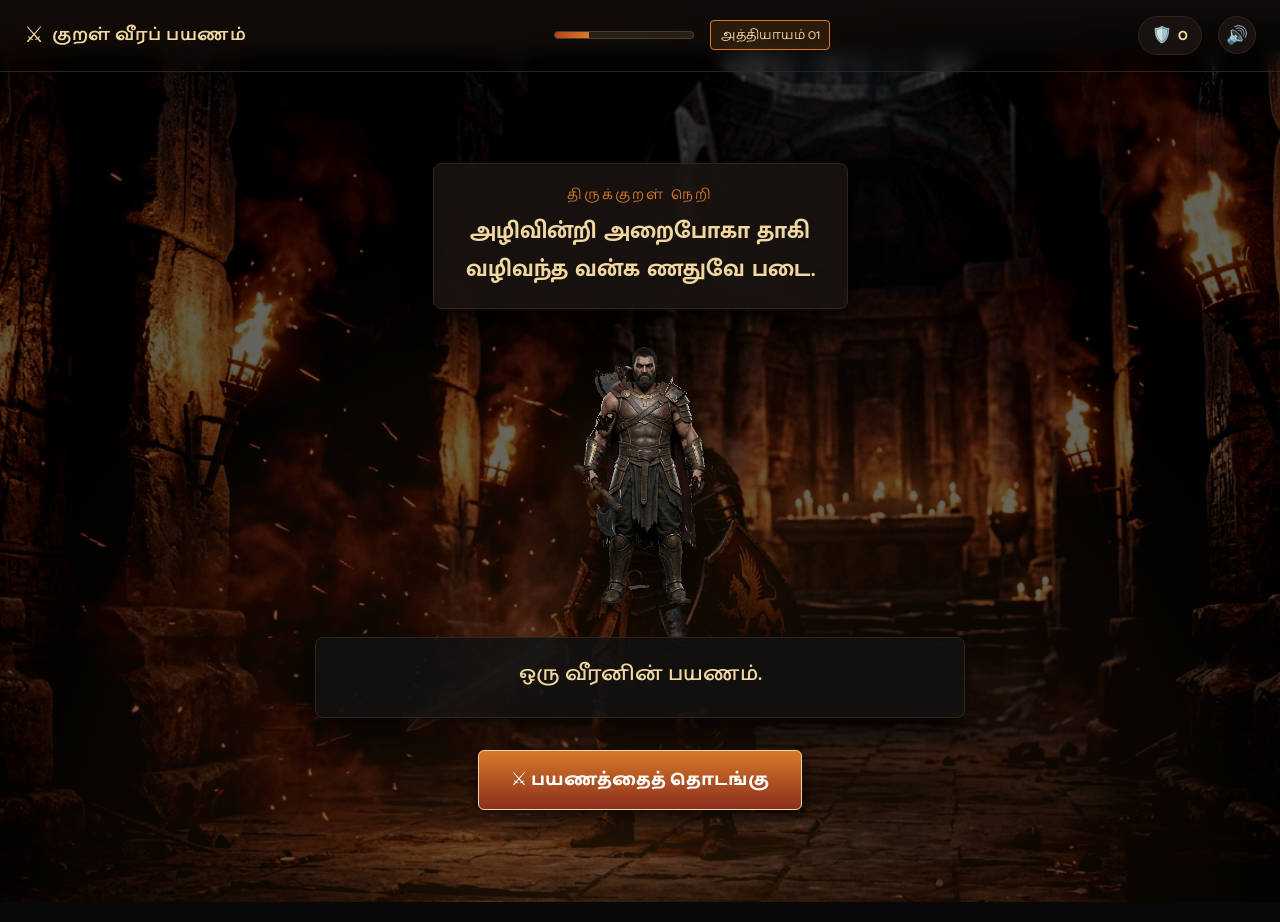
==== commit 0d5b54e7: "feat(journey): complete AAA cinematic redesign of Module 01 with 4 scenes, camera shake, and retreat" ====
--- a/modules/01-journey/index.html
+++ b/modules/01-journey/index.html
@@ -13,11 +13,12 @@
 </head>
 <body class="bg-dark-world">
 
-  <!-- Canvas for Fire Embers & Particle Fog -->
+  <!-- Canvas for Fire Embers, Smoke & Dust Particles -->
   <canvas id="particle-canvas" aria-hidden="true"></canvas>
 
-  <!-- Ambient Light Vignette & Overlay -->
+  <!-- Atmospheric Vignette & Lighting Sweep Layer -->
   <div class="cinematic-vignette" id="vignette-overlay"></div>
+  <div class="lighting-sweep-overlay" id="light-sweep"></div>
 
   <div id="app-wrapper">
 
@@ -47,13 +48,16 @@
       </div>
     </header>
 
-    <!-- MAIN SCENE CONTAINER -->
+    <!-- MAIN SCENE VIEWPORT -->
     <main class="viewport-stage" id="viewport-stage">
 
-      <!-- SCENE 01: WORLD AWAKENING -->
+      <!-- ===================================================================
+           SCENE 01: WORLD AWAKENING (உலக விழிப்பு)
+           =================================================================== -->
       <section class="game-scene active-scene" id="scene-01" aria-label="உலக விழிப்பு">
         <div class="parallax-bg-layer bg-temple-img" id="scene1-bg"></div>
         <div class="parallax-mid-layer smoke-mist-layer"></div>
+        <div class="parallax-fore-layer ember-drift-layer"></div>
 
         <div class="scene-cinematic-content">
           <div class="kural-header-badge">
@@ -61,11 +65,11 @@
             <h1 class="kural-main-heading">அழிவின்றி அறைபோகா தாகி<br>வழிவந்த வன்க ணதுவே படை.</h1>
           </div>
 
-          <div class="stage-hero-container zoom-in-hero">
+          <div class="stage-hero-container silhouette-mode" id="scene1-hero-container">
             <div class="hero-aura-glow"></div>
             <img src="../../assets/images/characters/warrior_front.png" 
                  alt="வீரன்" 
-                 class="warrior-render-img" 
+                 class="warrior-render-img distant-silhouette" 
                  id="scene1-warrior-img"
                  onerror="this.onerror=null; this.src='data:image/svg+xml;utf8,<svg xmlns=\'http://www.w3.org/2000/svg\' viewBox=\'0 0 200 300\'><path d=\'M100 20 L130 80 L160 120 L150 280 L50 280 L40 120 L70 80 Z\' fill=\'%23D77A27\' opacity=\'0.8\'/><circle cx=\'100\' cy=\'50\' r=\'25\' fill=\'%23F1D7A0\'/><rect x=\'85\' y=\'100\' width=\'30\' height=\'150\' fill=\'%23B84320\'/></svg>';">
           </div>
@@ -83,23 +87,25 @@
         </div>
       </section>
 
-      <!-- SCENE 02: SOLITUDE (தனியாக) -->
+      <!-- ===================================================================
+           SCENE 02: THE LONE JOURNEY (தனியாக)
+           =================================================================== -->
       <section class="game-scene hidden-scene" id="scene-02" aria-label="தனியாக">
         <div class="parallax-bg-layer bg-mountain-img" id="scene2-bg"></div>
         <div class="parallax-mid-layer fog-moving-layer"></div>
 
         <div class="scene-cinematic-content">
-          <div class="stage-hero-container walk-hero-pose">
+          <div class="stage-hero-container walk-hero-pose" id="scene2-hero-box">
             <img src="../../assets/images/characters/warrior_side.png" 
                  alt="நடக்கும் வீரன்" 
-                 class="warrior-render-img" 
+                 class="warrior-render-img walking-animation" 
                  id="scene2-warrior-img"
                  onerror="this.onerror=null; this.src='../../assets/images/characters/warrior_front.png';">
           </div>
 
           <div class="cinematic-dialogue-card">
             <h2 class="scene-heading-title">தனியாகப் பயணம் தொடங்குகிறது.</h2>
-            <p class="subtitle-desc">எதிர்காலச் சவால்களை நோக்கி வீரன் மலையிடுக்கில் முன்னேறுகிறான்...</p>
+            <p class="subtitle-desc" id="scene2-sub-text">முன்னால் என்ன?</p>
           </div>
 
           <div class="scene-interactive-actions">
@@ -110,7 +116,9 @@
         </div>
       </section>
 
-      <!-- SCENE 03: FIRST CHALLENGE (முதல் சவால்) -->
+      <!-- ===================================================================
+           SCENE 03: THE FIRST CHALLENGE (முதல் சவால்)
+           =================================================================== -->
       <section class="game-scene hidden-scene" id="scene-03" aria-label="முதல் சவால்">
         <div class="parallax-bg-layer bg-battlefield-img" id="scene3-bg"></div>
         <div class="parallax-mid-layer fire-smoke-layer"></div>
@@ -129,17 +137,17 @@
             <div class="enemy-combat-box" id="scene3-enemy-box">
               <img src="../../assets/images/enemies/enemy_warrior.png" 
                    alt="எதிரி வீரன்" 
-                   class="enemy-render-img"
+                   class="enemy-render-img emerge-enemy"
                    onerror="this.onerror=null; this.src='data:image/svg+xml;utf8,<svg xmlns=\'http://www.w3.org/2000/svg\' viewBox=\'0 0 200 300\'><path d=\'M100 30 L140 90 L160 280 L40 280 L60 90 Z\' fill=\'%23B84320\'/><circle cx=\'100\' cy=\'55\' r=\'25\' fill=\'%235A3A25\'/></svg>';">
             </div>
           </div>
 
           <div class="cinematic-dialogue-card">
-            <h2 class="scene-heading-title">முதல் சவால்.</h2>
-            <p class="subtitle-desc" id="scene3-sub-text">முன்னால் எதிரி நிற்கிறான். பின்வாங்குவாயா?</p>
-          </div>
-
-          <div class="scene-interactive-actions dual-choice">
+            <h2 class="scene-heading-title" id="scene3-heading">முதல் சவால்.</h2>
+            <p class="subtitle-desc" id="scene3-sub-text">பின்வாங்குவாயா?</p>
+          </div>
+
+          <div class="scene-interactive-actions dual-choice" id="scene3-actions">
             <button class="action-game-btn glow-red" id="btn-scene3-fight">
               ⚔️ முன்னேறு
             </button>
@@ -147,10 +155,19 @@
               ↩️ பின்வாங்கு
             </button>
           </div>
-        </div>
-      </section>
-
-      <!-- SCENE 04: FIRST COMBAT SETUP (போர் தொடக்கம்) -->
+
+          <!-- RETREAT RETRY BAR (Hidden initially) -->
+          <div class="scene-interactive-actions hidden" id="scene3-retry-actions">
+            <button class="action-game-btn glow-ember pulse-btn" id="btn-scene3-retry">
+              ⚔️ மீண்டும் முயற்சி செய் (முன்னேறு)
+            </button>
+          </div>
+        </div>
+      </section>
+
+      <!-- ===================================================================
+           SCENE 04: THE FIRST COMBAT (முதல் சமர் & handoff)
+           =================================================================== -->
       <section class="game-scene hidden-scene" id="scene-04" aria-label="போர் தொடக்கம்">
         <div class="parallax-bg-layer bg-battlefield-img" id="scene4-bg"></div>
         <div class="impact-flash-layer" id="impact-flash"></div>
@@ -163,13 +180,13 @@
           </div>
 
           <div class="cinematic-dialogue-card">
-            <h2 class="scene-heading-title gold-glow-title" id="scene4-status-title">போர் தொடங்கியது!</h2>
-            <p class="subtitle-desc">அடுத்த அத்தியாயத்தில் பெரும் போர் காத்துள்ளது!</p>
+            <h2 class="scene-heading-title gold-glow-title" id="scene4-status-title">போர் இப்போதுதான் தொடங்குகிறது.</h2>
+            <p class="subtitle-desc" id="scene4-status-sub">தயாரா?</p>
           </div>
 
           <div class="scene-interactive-actions">
             <button class="action-game-btn glow-ember pulse-btn" id="btn-scene4-enter-battle">
-              ⚔️ போர்க்களத்திற்குச் செல் (அத்தியாயம் 02)
+              🔥 போர்க்களத்திற்குள் செல் (அத்தியாயம் 02)
             </button>
           </div>
         </div>
--- a/modules/01-journey/style.css
+++ b/modules/01-journey/style.css
@@ -1,6 +1,6 @@
 /* ==========================================================================
-   MODULE 01 — JOURNEY STYLES
-   Design System: Dark Ancient Mythological AAA Game Atmosphere
+   MODULE 01 — JOURNEY REDESIGN & AAA CINEMATIC STYLES
+   Visual Direction: Original Ancient Mythological AAA Game Atmosphere
    ========================================================================== */
 
 :root {
@@ -57,7 +57,18 @@
   width: 100%;
   height: 100%;
   pointer-events: none;
-  background: radial-gradient(circle at center, transparent 40%, rgba(0,0,0,0.85) 100%);
+  background: radial-gradient(circle at center, transparent 35%, rgba(0,0,0,0.88) 100%);
+  z-index: 3;
+}
+
+.lighting-sweep-overlay {
+  position: fixed;
+  top: 0;
+  left: 0;
+  width: 100%;
+  height: 100%;
+  pointer-events: none;
+  background: linear-gradient(135deg, rgba(215,122,39,0.08) 0%, transparent 60%);
   z-index: 3;
 }
 
@@ -70,7 +81,7 @@
   z-index: 4;
 }
 
-/* HUD Header */
+/* HUD Header Bar */
 .game-hud-header {
   display: flex;
   align-items: center;
@@ -84,28 +95,11 @@
   z-index: 10;
 }
 
-.hud-left {
-  display: flex;
-  align-items: center;
-  gap: 0.5rem;
-}
-
-.hud-icon {
-  font-size: 1.4rem;
-}
-
-.hud-title {
-  font-size: 1.1rem;
-  font-weight: 700;
-  color: var(--gold-bright);
-  letter-spacing: 0.5px;
-}
-
-.hud-center {
-  display: flex;
-  align-items: center;
-  gap: 1rem;
-}
+.hud-left { display: flex; align-items: center; gap: 0.5rem; }
+.hud-icon { font-size: 1.4rem; }
+.hud-title { font-size: 1.1rem; font-weight: 700; color: var(--gold-bright); letter-spacing: 0.5px; }
+
+.hud-center { display: flex; align-items: center; gap: 1rem; }
 
 .progress-track {
   width: 140px;
@@ -131,11 +125,7 @@
   border-radius: 4px;
 }
 
-.hud-right {
-  display: flex;
-  align-items: center;
-  gap: 1rem;
-}
+.hud-right { display: flex; align-items: center; gap: 1rem; }
 
 .score-pill {
   display: flex;
@@ -201,6 +191,7 @@
   visibility: visible;
 }
 
+/* 2.5D Parallax Layers */
 .parallax-bg-layer {
   position: absolute;
   top: 0;
@@ -234,12 +225,22 @@
   animation: pulseMist 6s ease-in-out infinite alternate;
 }
 
+.fog-moving-layer {
+  background: linear-gradient(90deg, transparent 0%, rgba(255,255,255,0.05) 50%, transparent 100%);
+  animation: moveFog 15s linear infinite;
+}
+
 @keyframes pulseMist {
   0% { opacity: 0.3; transform: scale(1); }
   100% { opacity: 0.7; transform: scale(1.08); }
 }
 
-/* Scene Cinematic Overlay Content */
+@keyframes moveFog {
+  0% { transform: translateX(-20%); }
+  100% { transform: translateX(20%); }
+}
+
+/* Scene Cinematic Content Overlay */
 .scene-cinematic-content {
   position: relative;
   z-index: 5;
@@ -276,7 +277,7 @@
   color: var(--gold-bright);
 }
 
-/* Character Containers */
+/* Hero Stage Containers */
 .stage-hero-container {
   position: relative;
   width: 220px;
@@ -284,6 +285,11 @@
   display: flex;
   align-items: center;
   justify-content: center;
+  transition: transform 600ms cubic-bezier(0.25, 1, 0.5, 1);
+}
+
+.distant-silhouette {
+  filter: brightness(0.2) contrast(1.5) drop-shadow(0 0 15px rgba(215,122,39,0.3));
 }
 
 .hero-aura-glow {
@@ -308,6 +314,15 @@
   transition: transform 400ms cubic-bezier(0.25, 1, 0.5, 1), opacity 400ms ease;
 }
 
+.walking-animation {
+  animation: gentleBob 1.5s ease-in-out infinite alternate;
+}
+
+@keyframes gentleBob {
+  0% { transform: translateY(0); }
+  100% { transform: translateY(-8px); }
+}
+
 .combat-duo-container {
   display: flex;
   align-items: center;
@@ -332,7 +347,7 @@
   animation: spinVs 4s linear infinite;
 }
 
-/* Cinematic Dialogue Cards */
+/* Dialogue Cards */
 .cinematic-dialogue-card {
   background: rgba(17,17,17,0.9);
   border: 1px solid var(--stone-border);
@@ -350,9 +365,7 @@
   margin-bottom: 0.4rem;
 }
 
-.gold-text {
-  color: var(--gold-bright);
-}
+.gold-text { color: var(--gold-bright); }
 
 .scene-heading-title {
   font-family: var(--font-heading);
@@ -361,12 +374,16 @@
   margin-bottom: 0.4rem;
 }
 
+.gold-glow-title {
+  text-shadow: 0 0 12px var(--orange-ember);
+}
+
 .subtitle-desc {
   font-size: 1.05rem;
   color: var(--text-muted);
 }
 
-/* Buttons System - FLICKER FREE GUARANTEE */
+/* FLICKER-FREE BUTTON SYSTEM */
 .scene-interactive-actions {
   display: flex;
   gap: 1.2rem;
@@ -435,7 +452,7 @@
   100% { box-shadow: 0 0 25px rgba(215,122,39,0.8); }
 }
 
-/* Combat Clash Scene 4 */
+/* Scene 4 Clash Animation */
 .combat-clash-container {
   display: flex;
   align-items: center;
@@ -485,11 +502,22 @@
   opacity: 0.85;
 }
 
-/* Helper Utility Classes */
+/* Camera Shake Effect Class */
+.camera-shake {
+  animation: shakeViewport 300ms cubic-bezier(0.36, 0.07, 0.19, 0.97) both;
+}
+
+@keyframes shakeViewport {
+  10%, 90% { transform: translate3d(-2px, 0, 0); }
+  20%, 80% { transform: translate3d(4px, 0, 0); }
+  30%, 50%, 70% { transform: translate3d(-8px, 0, 0); }
+  40%, 60% { transform: translate3d(8px, 0, 0); }
+}
+
+/* Helper Utilities */
 .hidden { display: none !important; }
 .hidden-scene { display: none !important; opacity: 0; }
 
-/* Responsive Adjustments */
 @media (max-width: 600px) {
   .game-hud-header { padding: 0.8rem; }
   .hud-title { font-size: 0.95rem; }
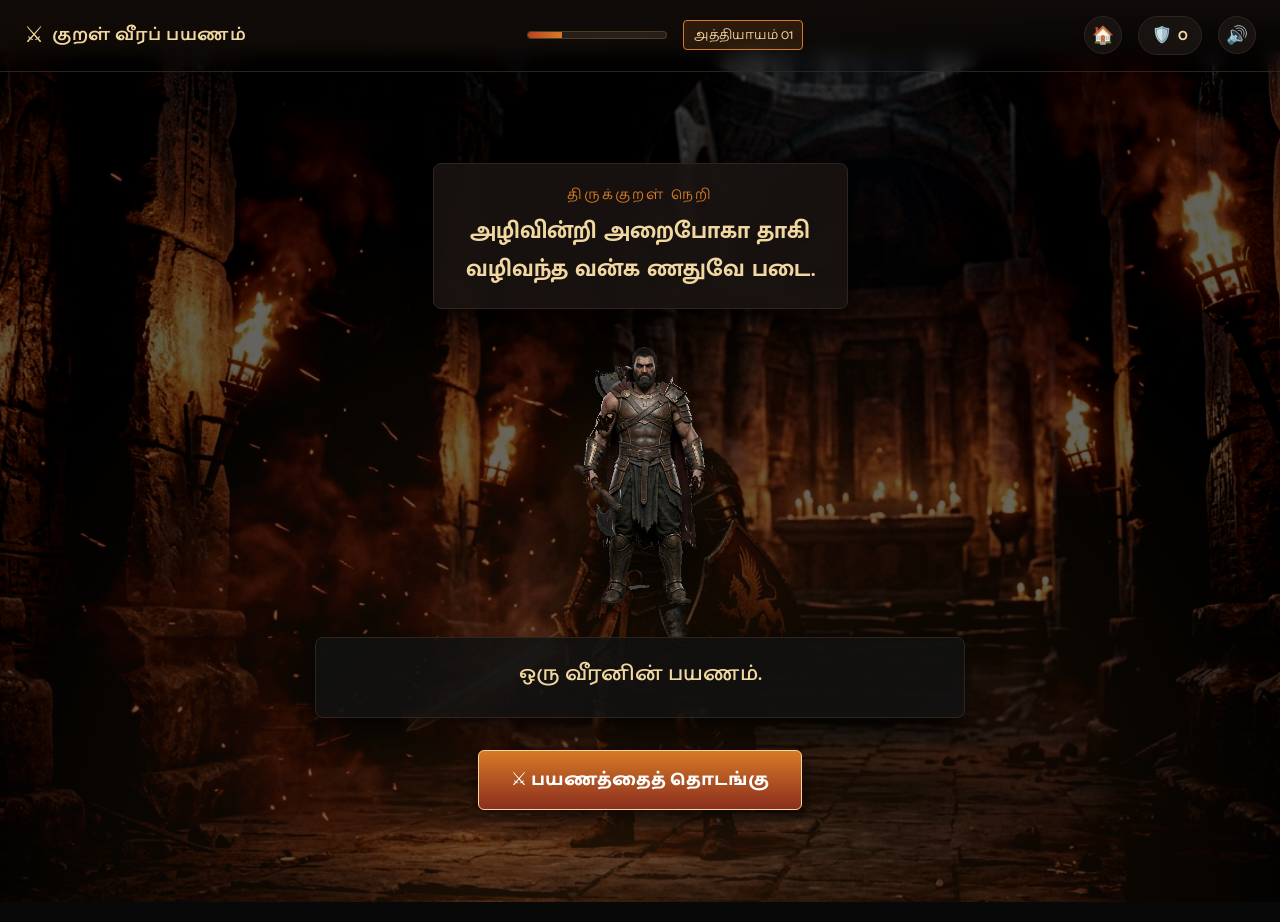
==== commit 1b60b642: "feat(ui): add Home button to HUD navigation bar across all modules" ====
--- a/modules/01-journey/index.html
+++ b/modules/01-journey/index.html
@@ -13,16 +13,17 @@
 </head>
 <body class="bg-dark-world">
 
-  <!-- Canvas for Fire Embers, Smoke & Dust Particles -->
+  <!-- Canvas for Fire Embers, Smoke, Ash & Dust Particles -->
   <canvas id="particle-canvas" aria-hidden="true"></canvas>
 
-  <!-- Atmospheric Vignette & Lighting Sweep Layer -->
+  <!-- Atmospheric Vignette, Lighting Sweep & Lightning Flash Overlay -->
   <div class="cinematic-vignette" id="vignette-overlay"></div>
   <div class="lighting-sweep-overlay" id="light-sweep"></div>
+  <div class="lightning-flash-layer" id="lightning-flash"></div>
 
   <div id="app-wrapper">
 
-    <!-- HUD Header -->
+    <!-- Game HUD Header Bar -->
     <header class="game-hud-header">
       <div class="hud-left">
         <span class="hud-icon">⚔️</span>
@@ -37,6 +38,10 @@
       </div>
 
       <div class="hud-right">
+        <button class="hud-icon-btn" id="home-btn" aria-label="முகப்பு" title="முகப்பு">
+          <span>🏠</span>
+        </button>
+
         <div class="score-pill">
           <span class="score-icon">🛡️</span>
           <span class="score-val" id="score-display">0</span>
@@ -48,7 +53,7 @@
       </div>
     </header>
 
-    <!-- MAIN SCENE VIEWPORT -->
+    <!-- MAIN SCENE VIEWPORT STAGE -->
     <main class="viewport-stage" id="viewport-stage">
 
       <!-- ===================================================================
@@ -101,6 +106,7 @@
                  class="warrior-render-img walking-animation" 
                  id="scene2-warrior-img"
                  onerror="this.onerror=null; this.src='../../assets/images/characters/warrior_front.png';">
+            <div class="footstep-dust-effect" id="footstep-dust">💨</div>
           </div>
 
           <div class="cinematic-dialogue-card">
@@ -156,7 +162,7 @@
             </button>
           </div>
 
-          <!-- RETREAT RETRY BAR (Hidden initially) -->
+          <!-- RETREAT RETRY BAR -->
           <div class="scene-interactive-actions hidden" id="scene3-retry-actions">
             <button class="action-game-btn glow-ember pulse-btn" id="btn-scene3-retry">
               ⚔️ மீண்டும் முயற்சி செய் (முன்னேறு)
--- a/modules/01-journey/style.css
+++ b/modules/01-journey/style.css
@@ -1,5 +1,5 @@
 /* ==========================================================================
-   MODULE 01 — JOURNEY REDESIGN & AAA CINEMATIC STYLES
+   MODULE 01 — JOURNEY EXTREME CINEMATIC STYLES & POLISH
    Visual Direction: Original Ancient Mythological AAA Game Atmosphere
    ========================================================================== */
 
@@ -72,6 +72,23 @@
   z-index: 3;
 }
 
+.lightning-flash-layer {
+  position: fixed;
+  top: 0;
+  left: 0;
+  width: 100%;
+  height: 100%;
+  pointer-events: none;
+  background: rgba(255, 255, 255, 0.9);
+  opacity: 0;
+  z-index: 9;
+  transition: opacity 80ms ease-out;
+}
+
+.lightning-flash-layer.lightning {
+  opacity: 0.85;
+}
+
 #app-wrapper {
   position: relative;
   width: 100%;
@@ -159,7 +176,7 @@
   background: var(--brown-accent);
 }
 
-/* Viewport & Scene System */
+/* Viewport Stage */
 .viewport-stage {
   flex: 1;
   position: relative;
@@ -191,7 +208,7 @@
   visibility: visible;
 }
 
-/* 2.5D Parallax Layers */
+/* 2.5D Parallax Layering System */
 .parallax-bg-layer {
   position: absolute;
   top: 0;
@@ -240,7 +257,7 @@
   100% { transform: translateX(20%); }
 }
 
-/* Scene Cinematic Content Overlay */
+/* Cinematic Content */
 .scene-cinematic-content {
   position: relative;
   z-index: 5;
@@ -277,7 +294,7 @@
   color: var(--gold-bright);
 }
 
-/* Hero Stage Containers */
+/* Character Containers & Footstep Effects */
 .stage-hero-container {
   position: relative;
   width: 220px;
@@ -323,6 +340,21 @@
   100% { transform: translateY(-8px); }
 }
 
+.footstep-dust-effect {
+  position: absolute;
+  bottom: 10px;
+  left: 50%;
+  transform: translateX(-50%);
+  font-size: 1.5rem;
+  opacity: 0;
+  transition: opacity 300ms ease, transform 300ms ease;
+}
+
+.footstep-dust-effect.puff {
+  opacity: 0.7;
+  transform: translate(-50%, -15px) scale(1.3);
+}
+
 .combat-duo-container {
   display: flex;
   align-items: center;
@@ -374,14 +406,8 @@
   margin-bottom: 0.4rem;
 }
 
-.gold-glow-title {
-  text-shadow: 0 0 12px var(--orange-ember);
-}
-
-.subtitle-desc {
-  font-size: 1.05rem;
-  color: var(--text-muted);
-}
+.gold-glow-title { text-shadow: 0 0 12px var(--orange-ember); }
+.subtitle-desc { font-size: 1.05rem; color: var(--text-muted); }
 
 /* FLICKER-FREE BUTTON SYSTEM */
 .scene-interactive-actions {
@@ -418,14 +444,8 @@
   box-shadow: 0 10px 25px rgba(215,122,39,0.4);
 }
 
-.action-game-btn:active {
-  transform: scale(0.97);
-}
-
-.action-game-btn:focus-visible {
-  outline: 2px solid var(--gold-bright);
-  outline-offset: 4px;
-}
+.action-game-btn:active { transform: scale(0.97); }
+.action-game-btn:focus-visible { outline: 2px solid var(--gold-bright); outline-offset: 4px; }
 
 .glow-ember {
   background: linear-gradient(180deg, var(--orange-ember) 0%, var(--red-deep) 100%);
@@ -443,16 +463,14 @@
   color: var(--text-muted);
 }
 
-.pulse-btn {
-  animation: pulseGlow 2s infinite alternate;
-}
+.pulse-btn { animation: pulseGlow 2s infinite alternate; }
 
 @keyframes pulseGlow {
   0% { box-shadow: 0 0 10px rgba(215,122,39,0.3); }
   100% { box-shadow: 0 0 25px rgba(215,122,39,0.8); }
 }
 
-/* Scene 4 Clash Animation */
+/* Combat Clash Scene 4 */
 .combat-clash-container {
   display: flex;
   align-items: center;
@@ -463,15 +481,8 @@
   position: relative;
 }
 
-.clash-warrior {
-  transform: translateX(-40px);
-  transition: transform 300ms ease;
-}
-
-.clash-enemy {
-  transform: translateX(40px);
-  transition: transform 300ms ease;
-}
+.clash-warrior { transform: translateX(-40px); transition: transform 300ms ease; }
+.clash-enemy { transform: translateX(40px); transition: transform 300ms ease; }
 
 .clash-spark-effect {
   position: absolute;
@@ -498,11 +509,9 @@
   transition: opacity 100ms ease-out;
 }
 
-.impact-flash-layer.flash {
-  opacity: 0.85;
-}
-
-/* Camera Shake Effect Class */
+.impact-flash-layer.flash { opacity: 0.85; }
+
+/* Camera Shake Effect */
 .camera-shake {
   animation: shakeViewport 300ms cubic-bezier(0.36, 0.07, 0.19, 0.97) both;
 }
@@ -514,7 +523,6 @@
   40%, 60% { transform: translate3d(8px, 0, 0); }
 }
 
-/* Helper Utilities */
 .hidden { display: none !important; }
 .hidden-scene { display: none !important; opacity: 0; }
 
